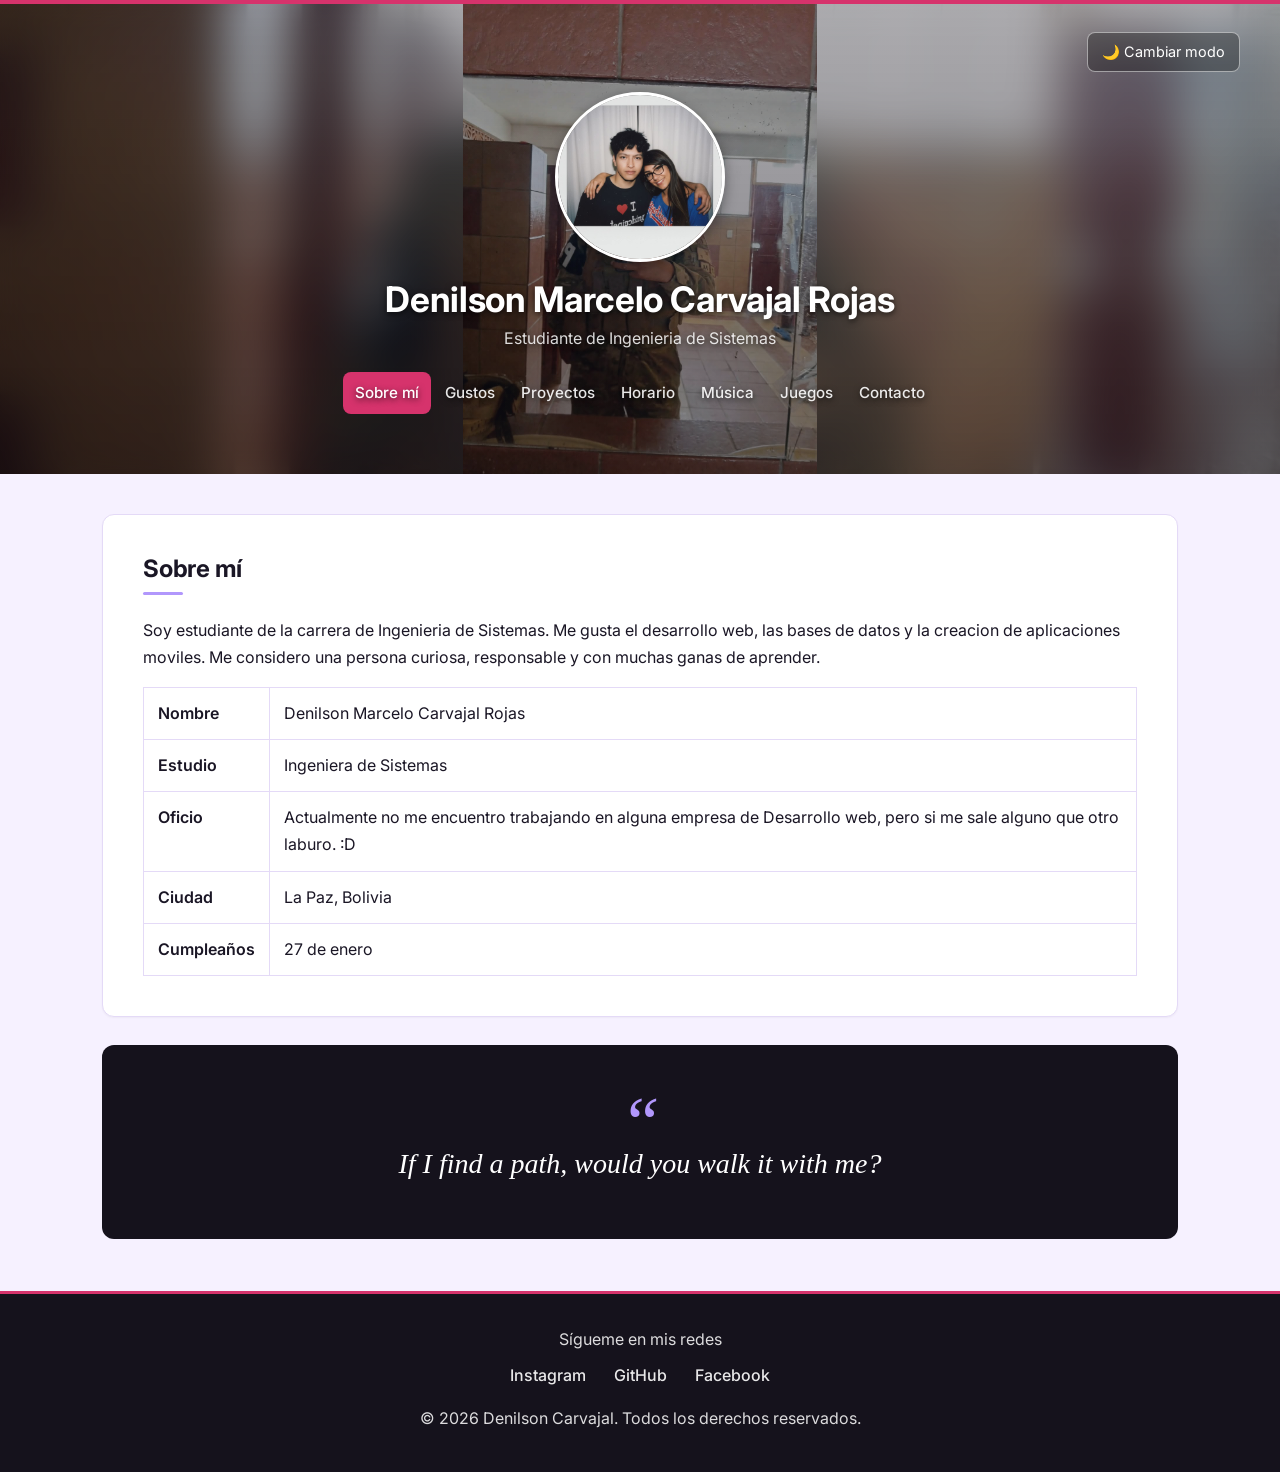
==== pwa/index2.html @ c9f632af "Add new index2.html file" ====
<!DOCTYPE html>
<html lang="es">

<head>
  <meta charset="UTF-8">
  <meta name="viewport" content="width=device-width, initial-scale=1.0">
  <title>Im - Mi página personal</title>

  <link href="https://cdn.jsdelivr.net/npm/bootstrap@5.3.3/dist/css/bootstrap.min.css" rel="stylesheet">
  <link rel="stylesheet" href="styles.css">

  <script src="https://code.jquery.com/jquery-3.7.1.min.js" defer></script>
  <script src="script.js" defer></script>
</head>

<body>

<div class="pwa-container">

  <header id="inicio" class="text-center">

    <div id="miCarrusel" class="carousel slide carousel-fade fondo-carrusel" data-bs-ride="carousel" data-bs-pause="false">
      <div class="carousel-inner">
        <div class="carousel-item active" style="background-image: url('img/foto1.png')">
          <img src="img/foto1.png" alt="">
        </div>
        <div class="carousel-item" style="background-image: url('img/foto2.png')">
          <img src="img/foto2.png" alt="">
        </div>
        <div class="carousel-item" style="background-image: url('img/foto3.png')">
          <img src="img/foto3.png" alt="">
        </div>
      </div>
    </div>

    <div class="capa-oscura"></div>

    <div class="contenido-header">
      <div class="barra-top">
        <button id="burguerBtn" class="btn-header">☰ Menú</button>
        <button id="themeBtn" class="btn-header">🌙 Cambiar modo</button>
      </div>

      <img class="foto-perfil" src="img/fotoperfil.png" alt="Foto de Denilson">
      <h1>Denilson Marcelo Carvajal Rojas</h1>
      <p class="subtitulo">Estudiante de Ingenieria de Sistemas</p>

      <nav id="navMenu" class="nav-menu">
        <a href="#sobre-mi"   data-pagina="sobre-mi">Sobre mí</a>
        <a href="#gustos"     data-pagina="gustos">Gustos</a>
        <a href="#proyectos"  data-pagina="proyectos">Proyectos</a>
        <a href="#horario"    data-pagina="horario">Horario</a>
        <a href="#musica"     data-pagina="musica">Música</a>
        <a href="#juegos"     data-pagina="juegos">Juegos</a>
        <a href="#contacto"   data-pagina="contacto">Contacto</a>
      </nav>
    </div>

  </header>

  <main class="container my-4">

    <!-- ========== SOBRE MÍ ========== -->
    <section id="pg-sobre-mi" class="pagina">
      <div class="caja">
        <h2>Sobre mí</h2>
        <p>
          Soy estudiante de la carrera de Ingenieria de Sistemas. Me gusta el desarrollo web,
          las bases de datos y la creacion de aplicaciones moviles. Me considero una persona curiosa, responsable y con muchas ganas de aprender.
        </p>
        <table class="table table-bordered tabla-datos">
          <tr><th>Nombre</th><td>Denilson Marcelo Carvajal Rojas</td></tr>
          <tr><th>Estudio</th><td>Ingeniera de Sistemas</td></tr>
          <tr><th>Oficio</th><td>Actualmente no me encuentro trabajando en alguna empresa de Desarrollo web, pero si me sale alguno que otro laburo. :D</td></tr>
          <tr><th>Ciudad</th><td>La Paz, Bolivia</td></tr>
          <tr><th>Cumpleaños</th><td>27 de enero</td></tr>
        </table>
      </div>

      <div class="frase-grafica text-center">
        <p>If I find a path, would you walk it with me?</p>
      </div>
    </section>

    <!-- ========== GUSTOS ========== -->
    <section id="pg-gustos" class="pagina">
      <div class="row">
        <div class="col-md-6 mb-3 mb-md-0">
          <div class="card h-100">
            <div class="card-body">
              <h2>Pasatiempos</h2>
              <p class="text-muted">No productivo.</p>
              <ul>
                <li>Ver series y anime</li>
                <li>Salir con amigos</li>
                <li>Caminar sin rumbo</li>
                <li>Dormir siestas</li>
                <li>Ver videos en YouTube</li>
              </ul>
            </div>
          </div>
        </div>
        <div class="col-md-6">
          <div class="card h-100">
            <div class="card-body">
              <h2>Intereses</h2>
              <p class="text-muted">Productivo.</p>
              <ul>
                <li>Desarrollo web</li>
                <li>Ir al Gym</li>
                <li>Bases de datos</li>
                <li>Aprender Ingles</li>
              </ul>
            </div>
          </div>
        </div>
      </div>
    </section>

    <!-- ========== PROYECTOS ========== -->
    <section id="pg-proyectos" class="pagina">
      <div class="caja">
        <h2>Mis proyectos</h2>
        <div class="row">
          <div class="col-md-4 mb-3">
            <div class="card h-100"><div class="card-body">
              <h3>Registro de estudiantes</h3>
              <p>Sistema completo con PHP, MySQL y Bootstrap, hecho con XAMPP.</p>
            </div></div>
          </div>
          <div class="col-md-4 mb-3">
            <div class="card h-100"><div class="card-body">
              <h3>Ventas de pasteleria</h3>
              <p>Sistema con ASP.NET MVC, Entity Framework y MySQL.</p>
            </div></div>
          </div>
          <div class="col-md-4 mb-3">
            <div class="card h-100"><div class="card-body">
              <h3>Proyecto Personal</h3>
              <p>Proyecto de desarrollo web personal. (El actual)</p>
            </div></div>
          </div>
        </div>
      </div>
    </section>

    <!-- ========== HORARIO ========== -->
    <section id="pg-horario" class="pagina">
      <div class="caja">
        <h2>Mi horario</h2>
        <p class="text-muted">Mis horarios hecho en Google Sheets.</p>
        <iframe src="https://docs.google.com/spreadsheets/d/e/2PACX-1vTaqLlB1NpE_YdMDZ7DyEdwpnyHJO0pag1XnDGEBgo_J5tzFg8pbv8-CFLFfmCkD0aJLAYIVqzSfFNL/pubhtml?gid=0&amp;single=true&amp;widget=true&amp;headers=false" width="100%" height="350"></iframe>
      </div>
    </section>

    <!-- ========== MÚSICA ========== -->
    <section id="pg-musica" class="pagina">
      <div class="caja">
        <h2>Mi música favorita</h2>

        <h3>Bandas</h3>
        <div>
          <table class="table table-striped table-bordered align-middle tabla-bandas">
            <thead class="table-dark">
              <tr><th>Foto</th><th>Banda</th><th>Género</th><th>Nivel de fan</th></tr>
            </thead>
            <tbody>
              <tr>
                <td><img src="img/Pantera_TikTok.jpg" class="foto-banda" alt="Foto de Pantera"></td>
                <td><a href="https://www.youtube.com/channel/UChTDORxN3YPmasEurM6kRoA" target="_blank" rel="noopener">Pantera</a></td>
                <td>Rock</td>
                <td><span class="badge bg-success">Fan total</span></td>
              </tr>
              <tr>
                <td><img src="img/Metallicajpg.jpg" class="foto-banda" alt="Foto de Metallica"></td>
                <td><a href="https://www.youtube.com/channel/UCbulh9WdLtEXiooRcYK7SWw" target="_blank" rel="noopener">Metallica</a></td>
                <td>Metal</td>
                <td><span class="badge bg-primary">Me gusta mucho</span></td>
              </tr>
              <tr>
                <td><img src="img/GreenDay.jpg" class="foto-banda" alt="Foto de Green Day"></td>
                <td><a href="https://www.youtube.com/channel/UCqC_GY2ZiENFz2pwL0cSfAw" target="_blank" rel="noopener">Green Day</a></td>
                <td>Pop Punk</td>
                <td><span class="badge bg-secondary">Casual</span></td>
              </tr>
            </tbody>
          </table>
        </div>

        <h3>Canciones favoritas</h3>
        <div class="row">

          <div class="col-6 col-md-3 mb-3">
            <a class="cancion card h-100" href="https://www.youtube.com/watch?v=q5xl4Zip1fQ" target="_blank" rel="noopener">
              <img src="img/Ardilla.jpg" class="card-img-top" alt="Portada de California">
              <div class="card-body">
                <h4>California</h4>
                <p class="text-muted">Los Vaguens</p>
              </div>
            </a>
          </div>

          <div class="col-6 col-md-3 mb-3">
            <a class="cancion card h-100" href="https://www.youtube.com/watch?v=IpVUNNaZLHw&list=RDIpVUNNaZLHw&start_radio=1" target="_blank" rel="noopener">
              <img src="img/lilpeep.jpg" class="card-img-top" alt="Portada de Last Fall">
              <div class="card-body">
                <h4>Last Fall</h4>
                <p class="text-muted">Horse Head, Lil Peep & Lil Tracy </p>
              </div>
            </a>
          </div>

          <div class="col-6 col-md-3 mb-3">
            <a class="cancion card h-100" href="https://www.youtube.com/watch?v=icXUkIfZxyg" target="_blank" rel="noopener">
              <img src="img/kingforaday.jpg" class="card-img-top" alt="Portada de King for a Day">
              <div class="card-body">
                <h4>King for a Day</h4>
                <p class="text-muted">Pierce The Veil ft. Kellin Quinn</p>
              </div>
            </a>
          </div>

          <div class="col-6 col-md-3 mb-3">
            <a class="cancion card h-100" href="https://www.youtube.com/watch?v=Tk9TM7-eTmw" target="_blank" rel="noopener">
              <img src="img/joseph.jpg" class="card-img-top" alt="Portada de Joseph">
              <div class="card-body">
                <h4>Joseph</h4>
                <p class="text-muted">Falling In Reverse (feat. Corey Taylor and Serj Tankian)</p>
              </div>
            </a>
          </div>

        </div>
      </div>
    </section>

    <!-- ========== JUEGOS ========== -->
    <section id="pg-juegos" class="pagina">
      <div id="juegos" class="caja">
        <h2>Catálogo de juegos favoritos</h2>

        <button class="btn-filtro" onclick="filtrar('todos')">Ver todos</button>
        <button class="btn-filtro" onclick="filtrar('shooter')">Ver shooters</button>
        <button class="btn-filtro" onclick="filtrar('rpg')">Ver RPG</button>
        <button class="btn-filtro" onclick="filtrar('moba')">Ver MOBA</button>
        <button class="btn-filtro" onclick="filtrar('sandbox')">Ver Sandbox</button>

        <div class="card" data-categoria="shooter">
          <div class="card-body">
            <h3>🎮 Counter-Strike 2</h3>
            <p class="text-muted">Shooter | PC | Rango: Diamante</p>
            <div class="progress"><div class="progress-bar" style="width: 85%">85%</div></div>
          </div>
        </div>

        <div class="card" data-categoria="rpg">
          <div class="card-body">
            <h3>⚔️ The Witcher 3</h3>
            <p class="text-muted">RPG | PC | Nivel 40</p>
            <div class="progress"><div class="progress-bar" style="width: 60%">60%</div></div>
          </div>
        </div>

        <div class="card" data-categoria="shooter">
          <div class="card-body">
            <h3>🎯 Valorant</h3>
            <p class="text-muted">Shooter | PC | Rango: Oro</p>
            <div class="progress"><div class="progress-bar" style="width: 40%">40%</div></div>
          </div>
        </div>

        <div class="card" data-categoria="moba">
          <div class="card-body">
            <h3>🏆 League of Legends</h3>
            <p class="text-muted">MOBA | PC | Rango máximo: Master</p>
            <div class="progress"><div class="progress-bar" style="width: 85%">85%</div></div>
          </div>
        </div>

        <div class="card" data-categoria="moba">
          <div class="card-body">
            <h3>📱 Mobile Legends</h3>
            <p class="text-muted">MOBA | Celular | Rango máximo: Mítico (40 estrellas)</p>
            <div class="progress"><div class="progress-bar" style="width: 80%">80%</div></div>
          </div>
        </div>

        <div class="card" data-categoria="sandbox">
          <div class="card-body">
            <h3>⛏️ Minecraft</h3>
            <p class="text-muted">Sandbox | Nivel: Bueno</p>
            <div class="progress"><div class="progress-bar" style="width: 65%">65%</div></div>
          </div>
        </div>
      </div>
    </section>

    <!-- ========== CONTACTO ========== -->
    <section id="pg-contacto" class="pagina">
      <div class="caja">
        <h2>Contacto</h2>

        <form id="contactForm" class="form-contacto" novalidate>

          <div class="campo">
            <label for="nombre" class="etiqueta">Nombre completo</label>
            <input type="text" id="nombre" class="form-control" placeholder="Ej: Juan Pérez">
            <div class="error-msg" id="err-nombre"></div>
          </div>

          <div class="campo">
            <label for="correo" class="etiqueta">Correo electrónico</label>
            <input type="email" id="correo" class="form-control" placeholder="correo@ejemplo.com">
            <div class="error-msg" id="err-correo"></div>
          </div>

          <div class="campo">
            <label for="telefono" class="etiqueta">Teléfono / Celular</label>
            <input type="tel" id="telefono" class="form-control" inputmode="numeric" maxlength="8" placeholder="Ej: 71234567">
            <div class="error-msg" id="err-telefono"></div>
          </div>

          <div class="campo">
            <label for="motivo" class="etiqueta">Motivo del contacto</label>
            <select id="motivo" class="form-select">
              <option value="">-- Selecciona un motivo --</option>
              <option>Consulta</option>
              <option>Proyecto o trabajo</option>
              <option>Colaboración</option>
              <option>Otro</option>
            </select>
            <div class="error-msg" id="err-motivo"></div>
          </div>

          <div class="campo campo-full">
            <label for="mensaje" class="etiqueta">Mensaje</label>
            <textarea id="mensaje" class="form-control" rows="3" placeholder="Escribe tu mensaje"></textarea>
            <div class="error-msg" id="err-mensaje"></div>
          </div>

          <div class="campo campo-full">
            <label for="sugerencia" class="etiqueta">Sugerencia (opcional) <span id="contador" class="contador">0/200</span></label>
            <textarea id="sugerencia" class="form-control" rows="2" maxlength="200" placeholder="¿Algo que pueda mejorar de esta página?"></textarea>
            <div class="error-msg" id="err-sugerencia"></div>
          </div>

          <div class="campo campo-full">
            <button type="submit" class="btn-filtro">Enviar mensaje</button>
          </div>
        </form>

        <div id="alertaBox" class="mt-3" style="display:none;"></div>
      </div>
    </section>

  </main>

  <footer class="text-center">
    <p>Sígueme en mis redes</p>
    <a href="https://www.instagram.com/jfjahdkasfkj?xtok=MWFzejZ3anJpMXdxeQ==" target="_blank">Instagram</a>
    <a href="https://github.com/DennisCarvajal69" target="_blank">GitHub</a>
    <a href="https://www.facebook.com/share/1A5YcfnNdr/" target="_blank">Facebook</a>
    <p class="mt-3">© 2026 Denilson Carvajal. Todos los derechos reservados.</p>
  </footer>

</div>

  <script src="https://cdn.jsdelivr.net/npm/bootstrap@5.3.3/dist/js/bootstrap.bundle.min.js"></script>

</body>

</html>
---- pwa/styles.css ----
@import url('https://fonts.googleapis.com/css2?family=Inter:wght@400;500;600;700&display=swap');

/* ---------- Variables ---------- */
:root {
  --principal: #d6336c;   /* rosa */
  --acento: #b197fc;      /* lila */
  --oscuro: #15121c;      /* negro */
  --fondo: #f6f1ff;
  --caja: #ffffff;
  --texto: #1a1625;
  --texto-suave: #6b6480;
  --borde: #e4daf7;
}

/* El JS agrega esta clase al body */
body.dark-mode {
  --oscuro: #07050b;
  --fondo: #0d0b12;
  --caja: #18141f;
  --texto: #f1ecfa;
  --texto-suave: #a79fba;
  --borde: #2f2740;
}

/* ---------- General (sin scroll suave: no hay anclas) ---------- */
html, body { max-width: 100%; overflow-x: hidden; }
*, *::before, *::after { box-sizing: border-box; }
img, iframe, video { max-width: 100%; }

body {
  font-family: "Inter", "Segoe UI", system-ui, -apple-system, Arial, sans-serif;
  background-color: var(--fondo);
  color: var(--texto);
  line-height: 1.7;
  transition: background-color 0.3s, color 0.3s;
}

main.container { max-width: 960px; padding-top: 16px; }

h1, h2, h3 {
  color: var(--texto);
  font-weight: 700;
  letter-spacing: -0.01em;
}

h2 { font-size: 1.5rem; margin-bottom: 22px; }

h2::after {
  content: "";
  display: block;
  width: 40px;
  height: 3px;
  margin-top: 8px;
  border-radius: 2px;
  background-color: var(--acento);
}

h3 { font-size: 1.1rem; margin: 18px 0 8px; }

.text-muted { color: var(--texto-suave) !important; }

/* ---------- Encabezado con carrusel de fondo (igual en todas las secciones) ---------- */
header {
  position: relative;
  overflow: hidden;
  background-color: var(--oscuro);
  color: white;
  border-top: 4px solid var(--principal);
  padding: 20px 20px 48px;
}

.fondo-carrusel {
  position: absolute;
  inset: 0;
  z-index: 0;
}

.fondo-carrusel .carousel-inner,
.fondo-carrusel .carousel-item {
  height: 100%;
}

.fondo-carrusel .carousel-item {
  background-size: cover;
  background-position: center;
}

.fondo-carrusel .carousel-item::before {
  content: "";
  position: absolute;
  inset: -30px;
  background: inherit;
  filter: blur(25px);
}

.fondo-carrusel .carousel-item img {
  position: relative;
  width: 100%;
  height: 100%;
  object-fit: contain;
}

.capa-oscura {
  position: absolute;
  inset: 0;
  z-index: 1;
  pointer-events: none;
  background: linear-gradient(rgba(21, 18, 28, 0.35), rgba(21, 18, 28, 0.55));
}

.contenido-header {
  position: relative;
  z-index: 2;
}

header h1 { font-size: 1.6rem; margin: 0; color: white; }

header p { color: rgba(255, 255, 255, 0.85); margin: 4px 0 0; }

.contenido-header h1,
.contenido-header p,
.nav-menu a {
  text-shadow: 0 2px 6px rgba(0, 0, 0, 0.7);
}

.foto-perfil {
  width: 140px;
  height: 140px;
  object-fit: cover;
  border-radius: 50%;
  border: 3px solid white;
  box-shadow: 0 4px 14px rgba(0, 0, 0, 0.4);
  margin: 10px 0 16px;
}

.barra-top {
  display: flex;
  justify-content: space-between;
  margin-bottom: 10px;
}

.btn-header {
  background: rgba(0, 0, 0, 0.3);
  color: white;
  border: 1px solid rgba(255, 255, 255, 0.5);
  padding: 7px 14px;
  border-radius: 8px;
  font-size: 0.9rem;
  cursor: pointer;
  transition: 0.2s;
}

.btn-header:hover {
  background: var(--principal);
  border-color: var(--principal);
}

/* ---------- Menú: oculto en celular, lo despliega jQuery (.slideToggle) ---------- */
.nav-menu {
  display: none;
  flex-direction: column;
  gap: 2px;
  margin-top: 20px;
}

.nav-menu a {
  display: block;
  color: rgba(255, 255, 255, 0.9);
  text-decoration: none;
  font-weight: 500;
  font-size: 0.95rem;
  padding: 8px 12px;
  border-radius: 8px;
  transition: 0.2s;
}

.nav-menu a:hover {
  color: white;
  background-color: rgba(255, 255, 255, 0.2);
}

.nav-menu a.activo {
  background-color: var(--principal);
  color: white;
}

/* ---------- Páginas: solo se ve una a la vez ---------- */
.pagina { display: none; }

/* ---------- Cajas y tarjetas ---------- */
.caja {
  background-color: var(--caja);
  border: 1px solid var(--borde);
  border-radius: 12px;
  padding: 20px;
  margin-bottom: 28px;
  box-shadow: 0 1px 2px rgba(0, 0, 0, 0.04);
  transition: background-color 0.3s;
}

.card {
  background-color: var(--caja);
  color: var(--texto);
  border: 1px solid var(--borde);
  border-radius: 12px;
}

.card h2 { font-size: 1.25rem; }
.card h3 { margin-top: 0; }
.card p:last-child { margin-bottom: 0; }

/* ---------- Tarjetas de juegos ---------- */
#juegos .card { margin-top: 12px; }
#juegos .card p { margin-bottom: 10px; }

/* ---------- Tablas ---------- */
.table {
  --bs-table-bg: transparent;
  --bs-table-color: var(--texto);
  --bs-table-border-color: var(--borde);
  --bs-table-striped-color: var(--texto);
  --bs-table-striped-bg: rgba(128, 128, 128, 0.07);
  margin-bottom: 0;
}

.table-dark {
  --bs-table-bg: var(--fondo);
  --bs-table-color: var(--texto-suave);
  --bs-table-border-color: var(--borde);
}

.table th { font-weight: 600; }
.table th, .table td { padding: 12px 14px; word-break: normal; overflow-wrap: break-word; }

.badge { font-weight: 500; padding: 0.45em 0.8em; }

/* ---------- Barras de nivel ---------- */
.progress {
  height: 1.1rem;
  font-size: 0.7rem;
  background-color: var(--borde);
  border-radius: 99px;
}

.progress-bar { background-color: var(--principal) !important; }

/* ---------- Iframe (horario) ---------- */
iframe { border: 1px solid var(--borde); border-radius: 10px; }

/* ---------- Botones de filtro y envío ---------- */
.btn-filtro {
  background: transparent;
  color: var(--texto);
  border: 1px solid var(--borde);
  padding: 7px 16px;
  margin-right: 5px;
  margin-bottom: 6px;
  border-radius: 8px;
  font-size: 0.9rem;
  font-weight: 500;
  cursor: pointer;
  transition: 0.2s;
}

.btn-filtro:hover {
  background: var(--principal);
  border-color: var(--principal);
  color: white;
}

/* ---------- Frase ---------- */
.frase-grafica {
  background-color: var(--oscuro);
  color: white;
  padding: 36px 20px;
  border-radius: 12px;
  margin-bottom: 28px;
  transition: background-color 0.3s;
}

.frase-grafica p {
  font-family: Georgia, "Times New Roman", serif;
  font-size: 1.3rem;
  font-style: italic;
  line-height: 1.4;
  max-width: 600px;
  margin: 0 auto;
}

.frase-grafica p::before {
  content: "“";
  display: block;
  font-size: 4.5rem;
  line-height: 0.6;
  color: var(--acento);
}

/* ---------- Formularios ---------- */
.etiqueta {
  display: block;
  font-size: 0.85rem;
  font-weight: 600;
  color: var(--texto-suave);
  margin-bottom: 4px;
}

.form-control,
.form-select {
  background-color: var(--caja);
  color: var(--texto);
  border: 1px solid var(--borde);
  border-radius: 8px;
  padding: 10px 14px;
}

.form-control:focus,
.form-select:focus {
  background-color: var(--caja);
  color: var(--texto);
  border-color: var(--principal);
  box-shadow: 0 0 0 3px rgba(214, 51, 108, 0.2);
}

.form-control::placeholder { color: var(--texto-suave); }

.msg-error { color: #dc2626; font-weight: bold; margin: 0; }
.msg-exito { color: #16a34a; font-weight: bold; margin: 0; }

.error-msg {
  display: none;
  color: #dc2626;
  font-size: 0.8rem;
  font-weight: 500;
  margin-top: 4px;
}

/* Formulario de contacto: 1 columna en celular, 2 en tablet y PC */
.form-contacto { display: grid; grid-template-columns: 1fr; gap: 12px; }
.campo { min-width: 0; }
.contador { float: right; font-weight: 400; }

/* ---------- Pie de página ---------- */
footer {
  background-color: var(--oscuro);
  border-top: 3px solid var(--principal);
  color: white;
  padding: 32px 20px;
  margin-top: 0;
  transition: background-color 0.3s;
}

footer p { margin: 0 0 8px; opacity: 0.85; }

footer a {
  color: white;
  text-decoration: none;
  margin: 0 12px;
  font-weight: 500;
  opacity: 0.9;
}

footer a:hover { opacity: 1; text-decoration: underline; }

/* ---------- Música: fotos de bandas y tarjetas de canciones ---------- */
.foto-banda {
  width: 56px;
  height: 56px;
  object-fit: cover;
  border-radius: 50%;
  border: 2px solid var(--borde);
}

.table a {
  color: var(--principal);
  font-weight: 600;
  text-decoration: none;
}

.table a:hover { text-decoration: underline; }

.cancion {
  color: inherit;
  text-decoration: none;
  overflow: hidden;
  transition: transform 0.2s, border-color 0.2s;
}

.cancion:hover {
  transform: translateY(-4px);
  border-color: var(--principal);
}

.cancion img {
  aspect-ratio: 16 / 9;
  object-fit: cover;
}

.cancion h4 {
  font-size: 1rem;
  font-weight: 700;
  margin: 0 0 4px;
  color: var(--texto);
}

/* ============================================
   FOOTER SIEMPRE AL FONDO DE LA PANTALLA
   ============================================ */
.pwa-container {
  width: 100%;
  display: flex;
  flex-direction: column;
  min-height: 100vh;
  min-height: 100dvh;
}

.pwa-container main.container {
  flex: 1 0 auto;
  width: 100%;
  max-width: 1100px;
}

.pwa-container header,
.pwa-container footer { flex-shrink: 0; }

/* ============================================
   TABLAS EN CELULAR: cada fila pasa a ser una tarjeta
   ============================================ */
@media (max-width: 767px) {

  /* ----- Sobre mí: etiqueta arriba, dato abajo ----- */
  .tabla-datos, .tabla-datos tbody, .tabla-datos tr,
  .tabla-datos th, .tabla-datos td { display: block; width: 100%; }

  .tabla-datos { border: 0; }
  .tabla-datos tr { padding: 10px 0; border-bottom: 1px solid var(--borde); }
  .tabla-datos tr:last-child { border-bottom: 0; }
  .tabla-datos th, .tabla-datos td { border: 0; padding: 2px 4px; background: transparent; box-shadow: none; }
  .tabla-datos th {
    font-size: 0.75rem;
    text-transform: uppercase;
    letter-spacing: 0.05em;
    color: var(--texto-suave);
  }

  /* ----- Bandas: foto a la izquierda, datos a la derecha ----- */
  .tabla-bandas, .tabla-bandas tbody, .tabla-bandas tr,
  .tabla-bandas td { display: block; width: 100%; }

  .tabla-bandas { border: 0; }
  .tabla-bandas thead { display: none; }

  .tabla-bandas tr {
    display: grid;
    grid-template-columns: 72px 1fr;
    column-gap: 14px;
    align-items: center;
    padding: 12px;
    margin-bottom: 12px;
    background-color: var(--caja);
    border: 1px solid var(--borde);
    border-radius: 12px;
  }

  .tabla-bandas td { border: 0; padding: 2px 0; background: transparent; box-shadow: none; }

  .tabla-bandas td:nth-child(1) { grid-row: 1 / span 3; grid-column: 1; }
  .tabla-bandas td:nth-child(2) { grid-column: 2; font-size: 1.05rem; }
  .tabla-bandas td:nth-child(3) { grid-column: 2; color: var(--texto-suave); font-size: 0.85rem; }
  .tabla-bandas td:nth-child(3)::before { content: "Género: "; }
  .tabla-bandas td:nth-child(4) { grid-column: 2; }

  .tabla-bandas .foto-banda { width: 72px; height: 72px; }
}

/* ============================================
   ADAPTABLE A CUALQUIER PANTALLA
   ============================================ */

/* Tablet y PC (768 px o más): menú siempre visible */
@media (min-width: 768px) {
  .nav-menu {
    display: flex !important;   /* gana sobre el estilo inline de slideToggle */
    flex-direction: row;
    flex-wrap: wrap;
    justify-content: center;
  }
  .nav-menu a { display: inline-block; }
  #burguerBtn { visibility: hidden; }

  .caja { padding: 32px; }
  header h1 { font-size: 2.2rem; }
  .frase-grafica { padding: 56px 32px; }
  .frase-grafica p { font-size: 1.75rem; }

  .form-contacto { grid-template-columns: 1fr 1fr; gap: 14px 18px; }
  .campo-full { grid-column: 1 / -1; }
}

/* PC (992 px o más): más aire y foto más grande */
@media (min-width: 992px) {
  header { padding: 28px 40px 60px; }
  .foto-perfil { width: 170px; height: 170px; }
  .caja { padding: 40px; }
  .foto-banda { width: 64px; height: 64px; }
}
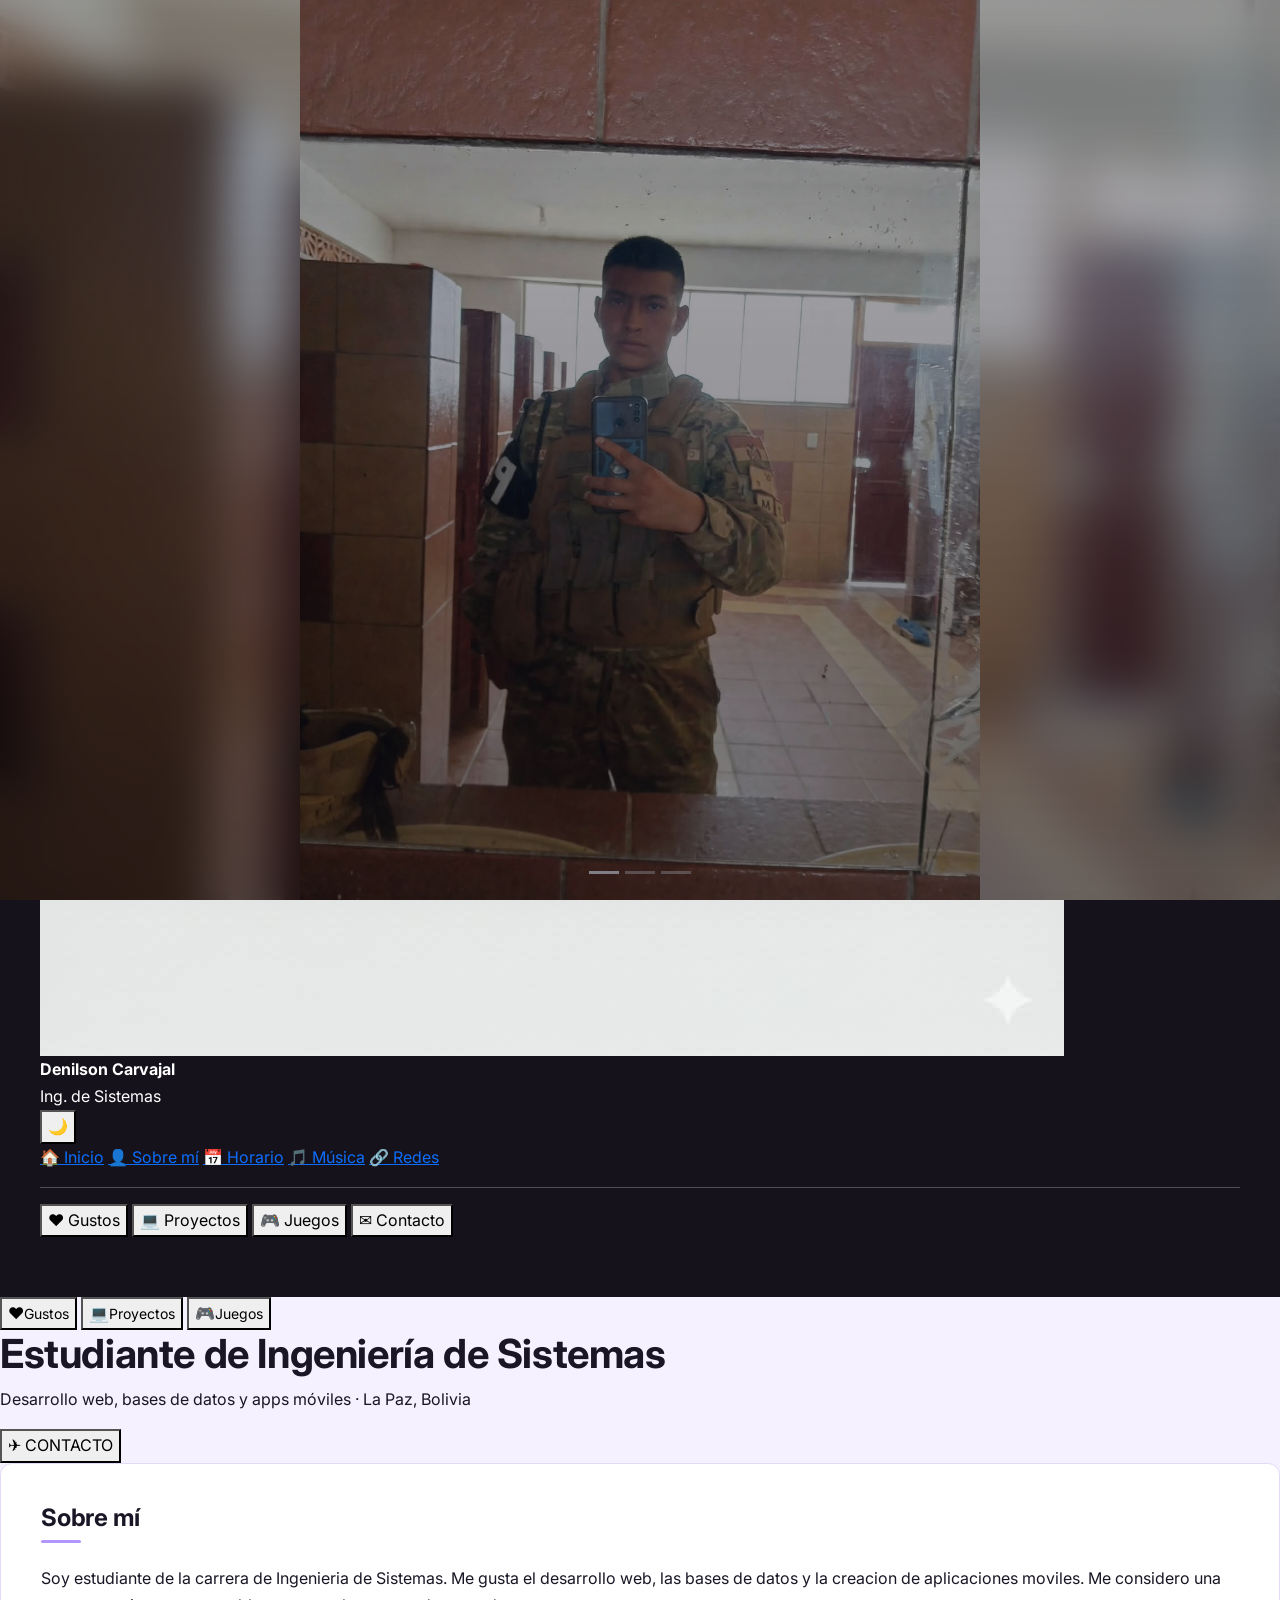
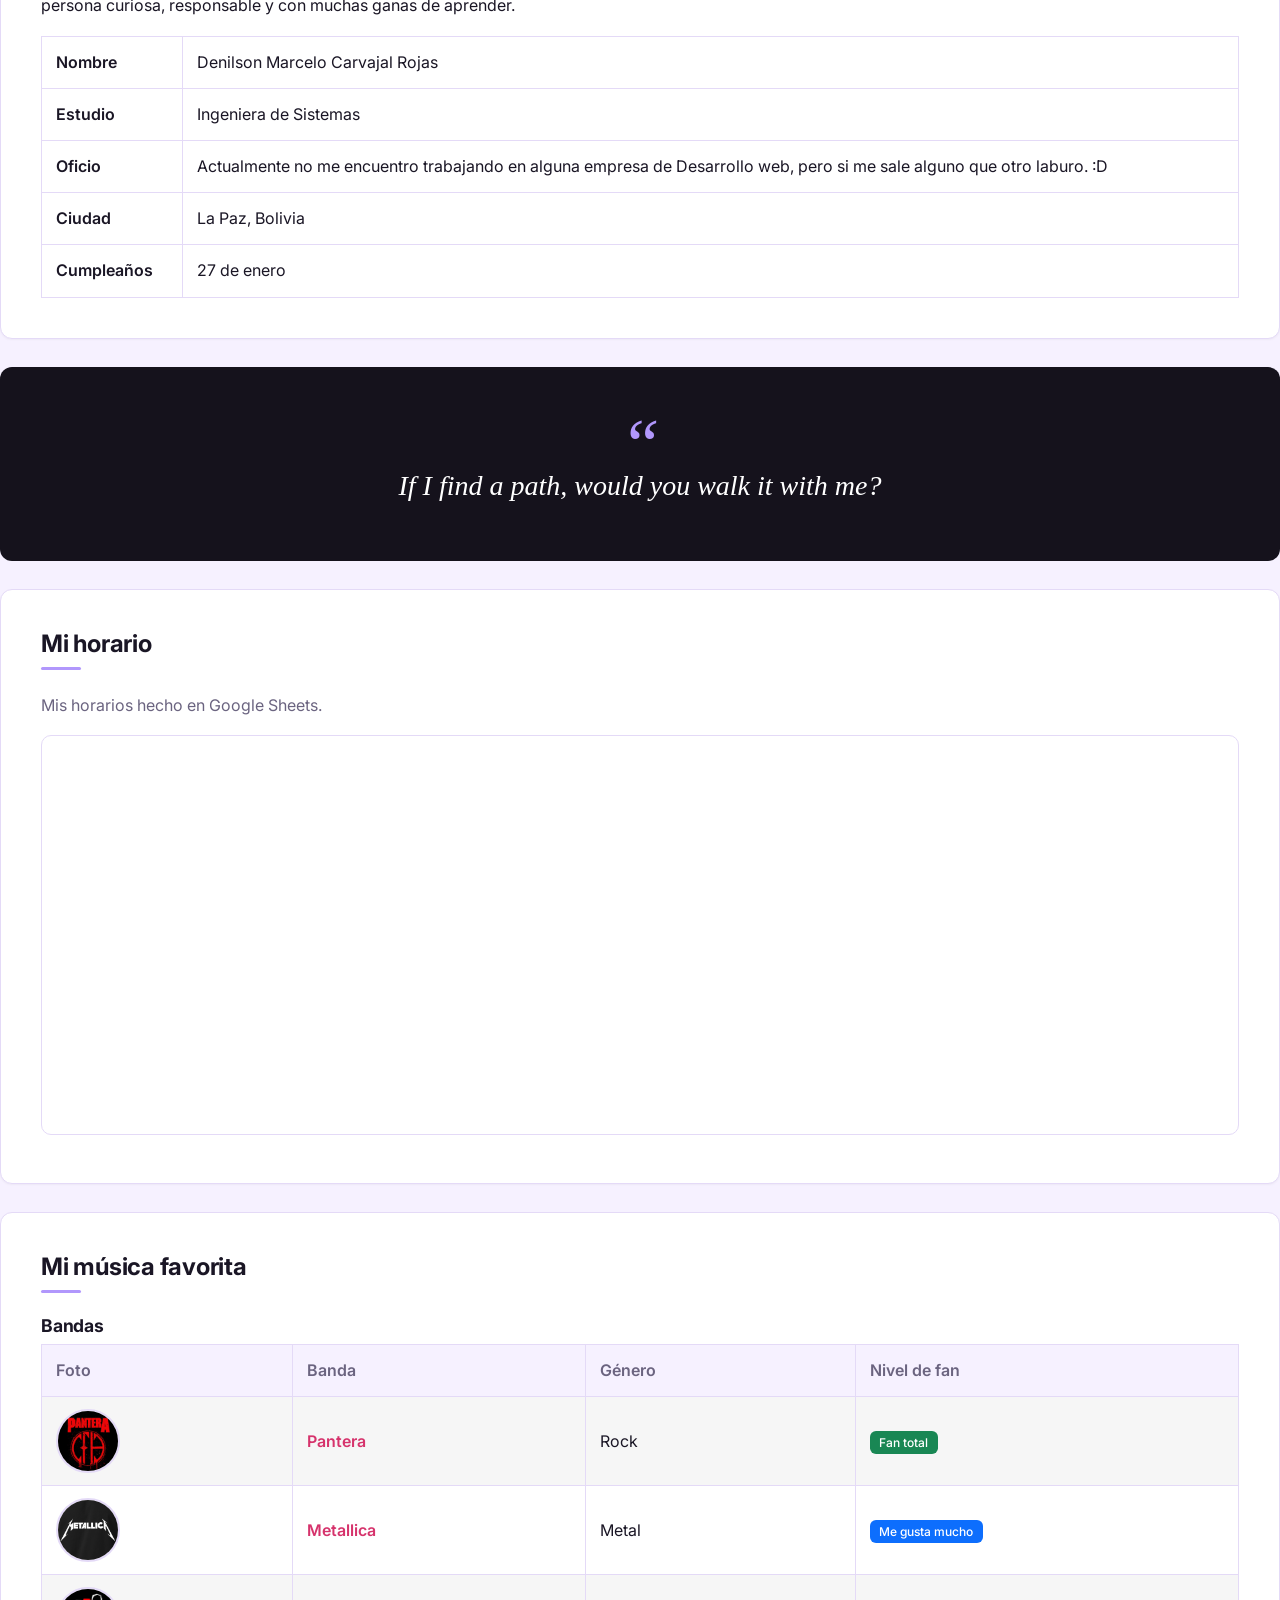
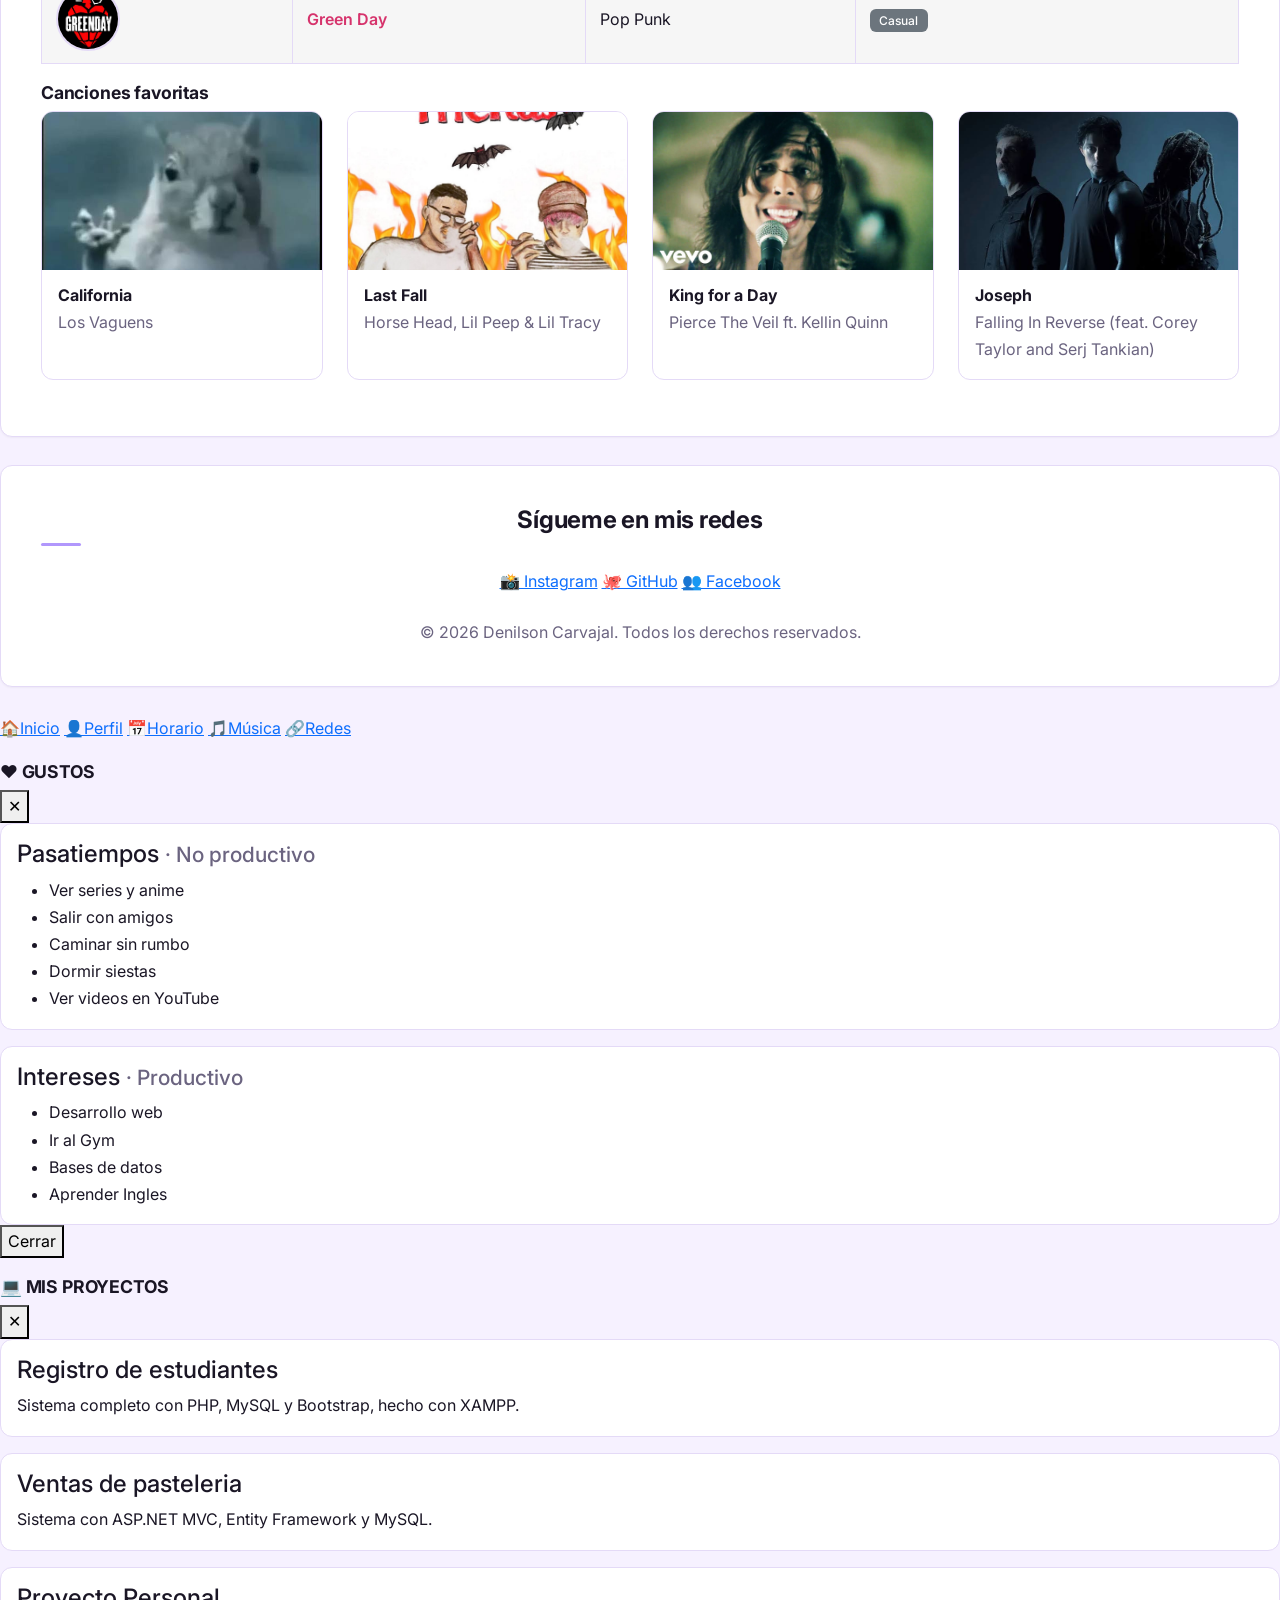
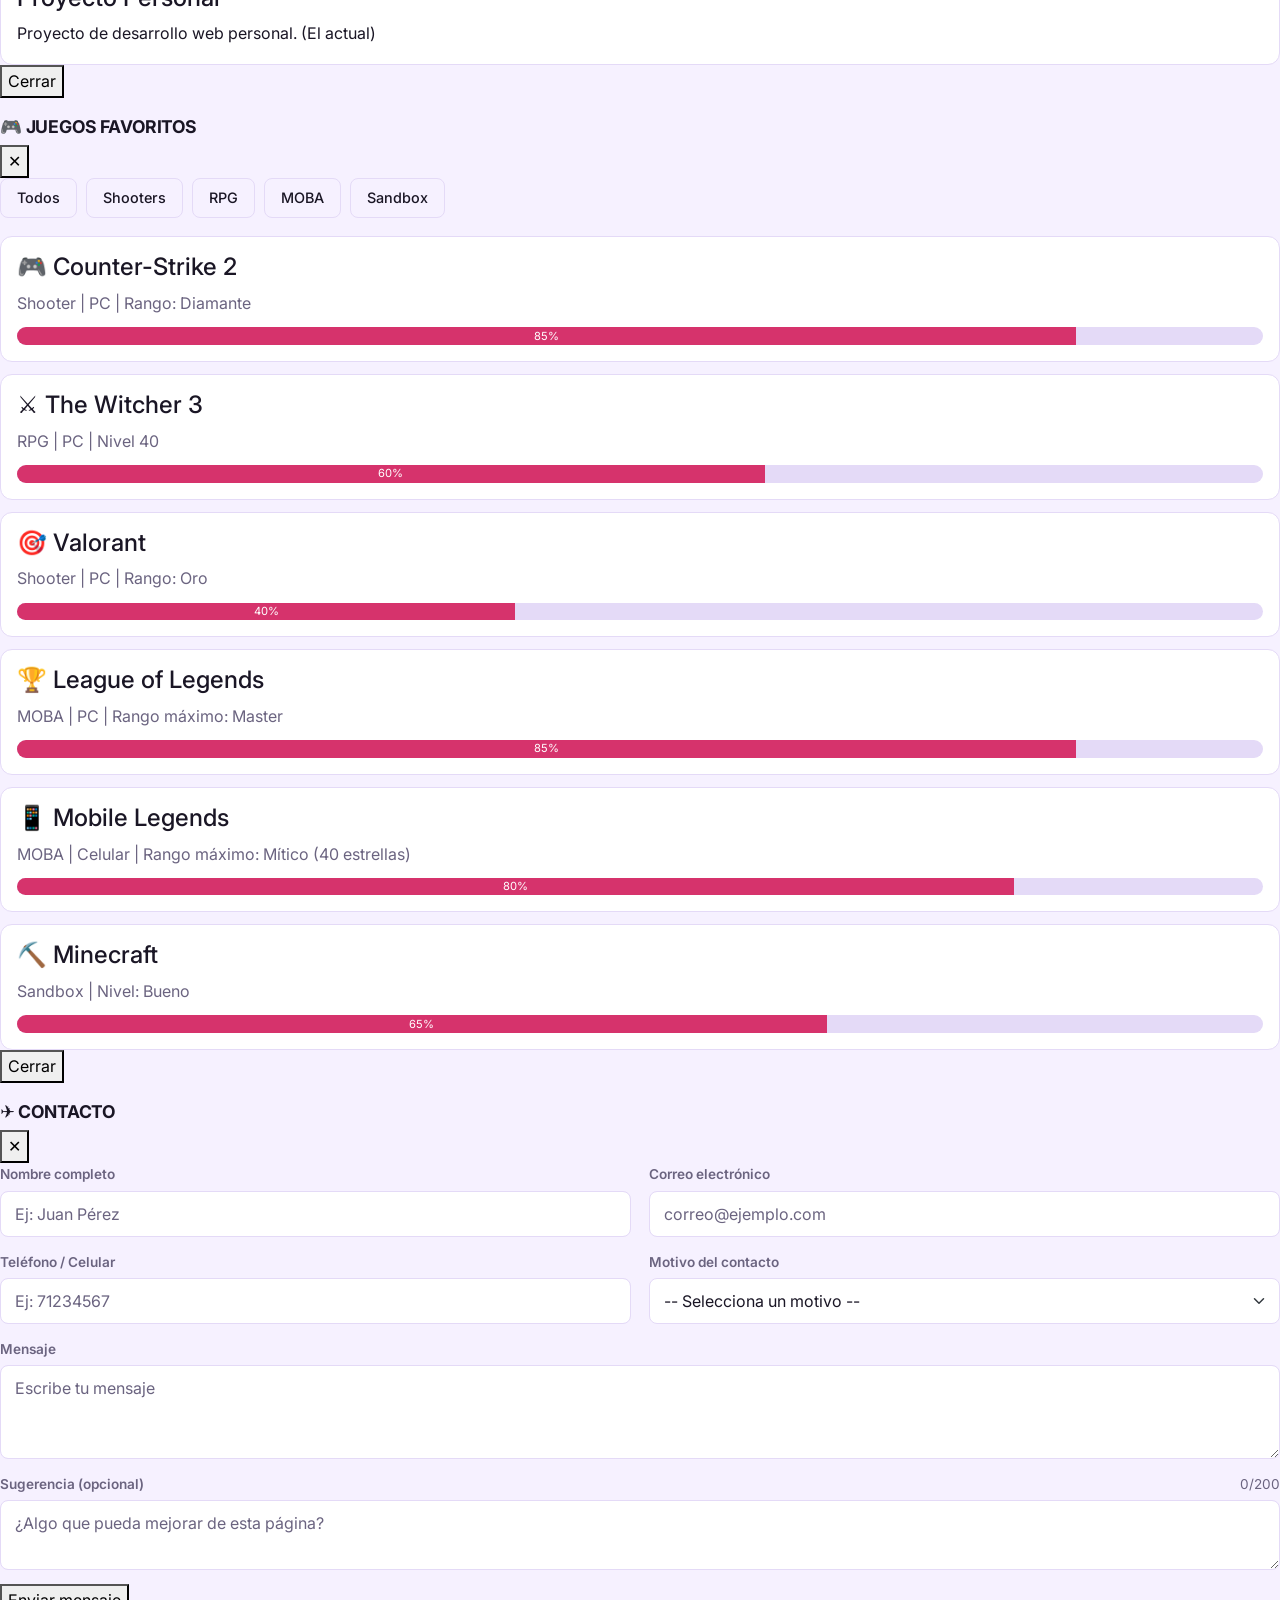
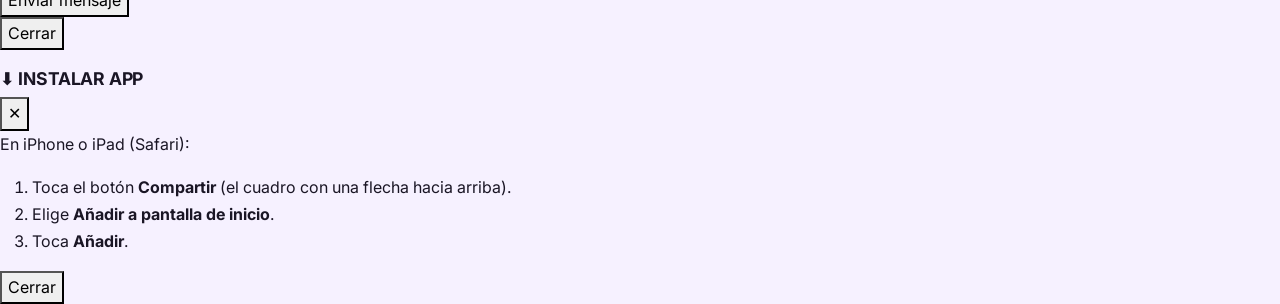
==== commit ddc172b9: "Update index2.html" ====
--- a/pwa/index2.html
+++ b/pwa/index2.html
@@ -3,8 +3,17 @@
 
 <head>
   <meta charset="UTF-8">
-  <meta name="viewport" content="width=device-width, initial-scale=1.0">
-  <title>Im - Mi página personal</title>
+  <meta name="viewport" content="width=device-width, initial-scale=1.0, viewport-fit=cover">
+  <title>Denilson Carvajal - Mi página personal</title>
+
+  <!-- PWA -->
+  <link rel="manifest" href="manifest.json">
+  <meta name="theme-color" content="#d6336c">
+  <meta name="mobile-web-app-capable" content="yes">
+  <meta name="apple-mobile-web-app-capable" content="yes">
+  <meta name="apple-mobile-web-app-title" content="Denilson">
+  <link rel="apple-touch-icon" href="img/icon-192.png">
+  <link rel="icon" href="img/icon-192.png">
 
   <link href="https://cdn.jsdelivr.net/npm/bootstrap@5.3.3/dist/css/bootstrap.min.css" rel="stylesheet">
   <link rel="stylesheet" href="styles.css">
@@ -15,151 +24,135 @@
 
 <body>
 
-<div class="pwa-container">
-
-  <header id="inicio" class="text-center">
-
-    <div id="miCarrusel" class="carousel slide carousel-fade fondo-carrusel" data-bs-ride="carousel" data-bs-pause="false">
-      <div class="carousel-inner">
-        <div class="carousel-item active" style="background-image: url('img/foto1.png')">
-          <img src="img/foto1.png" alt="">
-        </div>
-        <div class="carousel-item" style="background-image: url('img/foto2.png')">
-          <img src="img/foto2.png" alt="">
-        </div>
-        <div class="carousel-item" style="background-image: url('img/foto3.png')">
-          <img src="img/foto3.png" alt="">
-        </div>
-      </div>
-    </div>
-
-    <div class="capa-oscura"></div>
-
-    <div class="contenido-header">
-      <div class="barra-top">
-        <button id="burguerBtn" class="btn-header">☰ Menú</button>
-        <button id="themeBtn" class="btn-header">🌙 Cambiar modo</button>
-      </div>
-
-      <img class="foto-perfil" src="img/fotoperfil.png" alt="Foto de Denilson">
-      <h1>Denilson Marcelo Carvajal Rojas</h1>
-      <p class="subtitulo">Estudiante de Ingenieria de Sistemas</p>
-
-      <nav id="navMenu" class="nav-menu">
-        <a href="#sobre-mi"   data-pagina="sobre-mi">Sobre mí</a>
-        <a href="#gustos"     data-pagina="gustos">Gustos</a>
-        <a href="#proyectos"  data-pagina="proyectos">Proyectos</a>
-        <a href="#horario"    data-pagina="horario">Horario</a>
-        <a href="#musica"     data-pagina="musica">Música</a>
-        <a href="#juegos"     data-pagina="juegos">Juegos</a>
-        <a href="#contacto"   data-pagina="contacto">Contacto</a>
-      </nav>
-    </div>
-
+<div class="app">
+
+  <!-- ========== BARRA SUPERIOR ========== -->
+  <header class="topbar">
+    <img class="avatar" src="img/fotoperfil.png" alt="Foto de Denilson">
+
+    <div class="perfil-mini">
+      <b>Denilson Carvajal</b>
+      <div class="nivel">
+        <span class="barra-nivel"><i></i></span>
+        <span>Ing. de Sistemas</span>
+      </div>
+    </div>
+
+    <div class="acciones">
+      <!-- Botón de instalar: oculto hasta que el navegador permita instalar -->
+      <button id="installBtn" class="btn-icono" hidden
+              data-modulo="instalar" data-cuando="instalable" data-hidratado="false"
+              aria-label="Instalar app" title="Instalar app">⬇️</button>
+
+      <button id="themeBtn" class="btn-icono"
+              data-modulo="tema" data-cuando="interaccion" data-hidratado="false"
+              aria-label="Cambiar modo">🌙</button>
+
+      <button id="burguerBtn" class="btn-icono"
+              data-modulo="menu-boton" data-cuando="carga" data-hidratado="false"
+              aria-label="Menú">⏳</button>
+    </div>
+
+    <!-- Menú desplegable: se hidrata la primera vez que se abre -->
+    <nav id="navMenu" class="menu-desplegable"
+         data-modulo="menu-lista" data-cuando="menu" data-hidratado="false">
+      <a href="#inicio"   data-pagina="inicio">🏠 Inicio</a>
+      <a href="#sobre-mi" data-pagina="sobre-mi">👤 Sobre mí</a>
+      <a href="#horario"  data-pagina="horario">📅 Horario</a>
+      <a href="#musica"   data-pagina="musica">🎵 Música</a>
+      <a href="#redes"    data-pagina="redes">🔗 Redes</a>
+      <hr>
+      <button data-modal="m-gustos"    data-modulo="abrir-modal" data-cuando="menu" data-hidratado="false">❤️ Gustos</button>
+      <button data-modal="m-proyectos" data-modulo="abrir-modal" data-cuando="menu" data-hidratado="false">💻 Proyectos</button>
+      <button data-modal="m-juegos"    data-modulo="abrir-modal" data-cuando="menu" data-hidratado="false">🎮 Juegos</button>
+      <button data-modal="m-contacto"  data-modulo="abrir-modal" data-cuando="menu" data-hidratado="false">✉️ Contacto</button>
+    </nav>
   </header>
 
-  <main class="container my-4">
-
-    <!-- ========== SOBRE MÍ ========== -->
-    <section id="pg-sobre-mi" class="pagina">
-      <div class="caja">
-        <h2>Sobre mí</h2>
-        <p>
-          Soy estudiante de la carrera de Ingenieria de Sistemas. Me gusta el desarrollo web,
-          las bases de datos y la creacion de aplicaciones moviles. Me considero una persona curiosa, responsable y con muchas ganas de aprender.
-        </p>
-        <table class="table table-bordered tabla-datos">
-          <tr><th>Nombre</th><td>Denilson Marcelo Carvajal Rojas</td></tr>
-          <tr><th>Estudio</th><td>Ingeniera de Sistemas</td></tr>
-          <tr><th>Oficio</th><td>Actualmente no me encuentro trabajando en alguna empresa de Desarrollo web, pero si me sale alguno que otro laburo. :D</td></tr>
-          <tr><th>Ciudad</th><td>La Paz, Bolivia</td></tr>
-          <tr><th>Cumpleaños</th><td>27 de enero</td></tr>
-        </table>
-      </div>
-
-      <div class="frase-grafica text-center">
-        <p>If I find a path, would you walk it with me?</p>
-      </div>
+  <!-- ========== ZONA CENTRAL ========== -->
+  <main class="stage">
+
+    <!-- ===== INICIO ===== -->
+    <section id="v-inicio" class="vista vista-inicio">
+
+      <div id="miCarrusel" class="carousel slide carousel-fade fondo-carrusel" data-bs-ride="carousel" data-bs-pause="false">
+        <div class="carousel-indicators">
+          <button type="button" data-bs-target="#miCarrusel" data-bs-slide-to="0" class="active"></button>
+          <button type="button" data-bs-target="#miCarrusel" data-bs-slide-to="1"></button>
+          <button type="button" data-bs-target="#miCarrusel" data-bs-slide-to="2"></button>
+        </div>
+        <div class="carousel-inner">
+          <div class="carousel-item active" style="background-image: url('img/foto1.png')">
+            <img src="img/foto1.png" alt="">
+          </div>
+          <div class="carousel-item" style="background-image: url('img/foto2.png')">
+            <img src="img/foto2.png" alt="">
+          </div>
+          <div class="carousel-item" style="background-image: url('img/foto3.png')">
+            <img src="img/foto3.png" alt="">
+          </div>
+        </div>
+      </div>
+      <div class="capa-oscura"></div>
+
+      <!-- Botones flotantes laterales (abren ventanas) -->
+      <div class="lateral">
+        <button class="lat-btn" data-modal="m-gustos" data-modulo="abrir-modal" data-cuando="interaccion" data-hidratado="false"><span class="lat-ico">❤️</span><small>Gustos</small></button>
+        <button class="lat-btn" data-modal="m-proyectos" data-modulo="abrir-modal" data-cuando="interaccion" data-hidratado="false"><span class="lat-ico">💻</span><small>Proyectos</small></button>
+        <button class="lat-btn" data-modal="m-juegos" data-modulo="abrir-modal" data-cuando="interaccion" data-hidratado="false"><span class="lat-ico">🎮</span><small>Juegos</small></button>
+      </div>
+
+      <div class="hero-texto">
+        <h1>Estudiante de Ingeniería de Sistemas</h1>
+        <p>Desarrollo web, bases de datos y apps móviles · La Paz, Bolivia</p>
+      </div>
+
+      <button class="btn-contacto" data-modal="m-contacto"
+              data-modulo="abrir-modal" data-cuando="interaccion" data-hidratado="false">✈️ CONTACTO</button>
     </section>
 
-    <!-- ========== GUSTOS ========== -->
-    <section id="pg-gustos" class="pagina">
-      <div class="row">
-        <div class="col-md-6 mb-3 mb-md-0">
-          <div class="card h-100">
-            <div class="card-body">
-              <h2>Pasatiempos</h2>
-              <p class="text-muted">No productivo.</p>
-              <ul>
-                <li>Ver series y anime</li>
-                <li>Salir con amigos</li>
-                <li>Caminar sin rumbo</li>
-                <li>Dormir siestas</li>
-                <li>Ver videos en YouTube</li>
-              </ul>
-            </div>
-          </div>
-        </div>
-        <div class="col-md-6">
-          <div class="card h-100">
-            <div class="card-body">
-              <h2>Intereses</h2>
-              <p class="text-muted">Productivo.</p>
-              <ul>
-                <li>Desarrollo web</li>
-                <li>Ir al Gym</li>
-                <li>Bases de datos</li>
-                <li>Aprender Ingles</li>
-              </ul>
-            </div>
-          </div>
+    <!-- ===== SOBRE MÍ ===== -->
+    <section id="v-sobre-mi" class="vista">
+      <div class="contenedor">
+        <div class="caja">
+          <h2>Sobre mí</h2>
+          <p>
+            Soy estudiante de la carrera de Ingenieria de Sistemas. Me gusta el desarrollo web,
+            las bases de datos y la creacion de aplicaciones moviles. Me considero una persona curiosa, responsable y con muchas ganas de aprender.
+          </p>
+          <table class="table table-bordered tabla-datos">
+            <tr><th>Nombre</th><td>Denilson Marcelo Carvajal Rojas</td></tr>
+            <tr><th>Estudio</th><td>Ingeniera de Sistemas</td></tr>
+            <tr><th>Oficio</th><td>Actualmente no me encuentro trabajando en alguna empresa de Desarrollo web, pero si me sale alguno que otro laburo. :D</td></tr>
+            <tr><th>Ciudad</th><td>La Paz, Bolivia</td></tr>
+            <tr><th>Cumpleaños</th><td>27 de enero</td></tr>
+          </table>
+        </div>
+
+        <div class="frase-grafica text-center">
+          <p>If I find a path, would you walk it with me?</p>
         </div>
       </div>
     </section>
 
-    <!-- ========== PROYECTOS ========== -->
-    <section id="pg-proyectos" class="pagina">
-      <div class="caja">
-        <h2>Mis proyectos</h2>
-        <div class="row">
-          <div class="col-md-4 mb-3">
-            <div class="card h-100"><div class="card-body">
-              <h3>Registro de estudiantes</h3>
-              <p>Sistema completo con PHP, MySQL y Bootstrap, hecho con XAMPP.</p>
-            </div></div>
-          </div>
-          <div class="col-md-4 mb-3">
-            <div class="card h-100"><div class="card-body">
-              <h3>Ventas de pasteleria</h3>
-              <p>Sistema con ASP.NET MVC, Entity Framework y MySQL.</p>
-            </div></div>
-          </div>
-          <div class="col-md-4 mb-3">
-            <div class="card h-100"><div class="card-body">
-              <h3>Proyecto Personal</h3>
-              <p>Proyecto de desarrollo web personal. (El actual)</p>
-            </div></div>
-          </div>
+    <!-- ===== HORARIO ===== -->
+    <section id="v-horario" class="vista">
+      <div class="contenedor">
+        <div class="caja">
+          <h2>Mi horario</h2>
+          <p class="text-muted">Mis horarios hecho en Google Sheets.</p>
+          <iframe src="https://docs.google.com/spreadsheets/d/e/2PACX-1vTaqLlB1NpE_YdMDZ7DyEdwpnyHJO0pag1XnDGEBgo_J5tzFg8pbv8-CFLFfmCkD0aJLAYIVqzSfFNL/pubhtml?gid=0&amp;single=true&amp;widget=true&amp;headers=false" width="100%" height="400"></iframe>
         </div>
       </div>
     </section>
 
-    <!-- ========== HORARIO ========== -->
-    <section id="pg-horario" class="pagina">
-      <div class="caja">
-        <h2>Mi horario</h2>
-        <p class="text-muted">Mis horarios hecho en Google Sheets.</p>
-        <iframe src="https://docs.google.com/spreadsheets/d/e/2PACX-1vTaqLlB1NpE_YdMDZ7DyEdwpnyHJO0pag1XnDGEBgo_J5tzFg8pbv8-CFLFfmCkD0aJLAYIVqzSfFNL/pubhtml?gid=0&amp;single=true&amp;widget=true&amp;headers=false" width="100%" height="350"></iframe>
-      </div>
-    </section>
-
-    <!-- ========== MÚSICA ========== -->
-    <section id="pg-musica" class="pagina">
-      <div class="caja">
-        <h2>Mi música favorita</h2>
-
-        <h3>Bandas</h3>
-        <div>
+    <!-- ===== MÚSICA ===== -->
+    <section id="v-musica" class="vista">
+      <div class="contenedor">
+        <div class="caja">
+          <h2>Mi música favorita</h2>
+
+          <h3>Bandas</h3>
           <table class="table table-striped table-bordered align-middle tabla-bandas">
             <thead class="table-dark">
               <tr><th>Foto</th><th>Banda</th><th>Género</th><th>Nivel de fan</th></tr>
@@ -185,188 +178,252 @@
               </tr>
             </tbody>
           </table>
-        </div>
-
-        <h3>Canciones favoritas</h3>
-        <div class="row">
-
-          <div class="col-6 col-md-3 mb-3">
-            <a class="cancion card h-100" href="https://www.youtube.com/watch?v=q5xl4Zip1fQ" target="_blank" rel="noopener">
-              <img src="img/Ardilla.jpg" class="card-img-top" alt="Portada de California">
-              <div class="card-body">
-                <h4>California</h4>
-                <p class="text-muted">Los Vaguens</p>
-              </div>
-            </a>
+
+          <h3>Canciones favoritas</h3>
+          <div class="row">
+            <div class="col-6 col-md-3 mb-3">
+              <a class="cancion card h-100" href="https://www.youtube.com/watch?v=q5xl4Zip1fQ" target="_blank" rel="noopener">
+                <img src="img/Ardilla.jpg" class="card-img-top" alt="Portada de California">
+                <div class="card-body"><h4>California</h4><p class="text-muted">Los Vaguens</p></div>
+              </a>
+            </div>
+            <div class="col-6 col-md-3 mb-3">
+              <a class="cancion card h-100" href="https://www.youtube.com/watch?v=IpVUNNaZLHw&list=RDIpVUNNaZLHw&start_radio=1" target="_blank" rel="noopener">
+                <img src="img/lilpeep.jpg" class="card-img-top" alt="Portada de Last Fall">
+                <div class="card-body"><h4>Last Fall</h4><p class="text-muted">Horse Head, Lil Peep &amp; Lil Tracy</p></div>
+              </a>
+            </div>
+            <div class="col-6 col-md-3 mb-3">
+              <a class="cancion card h-100" href="https://www.youtube.com/watch?v=icXUkIfZxyg" target="_blank" rel="noopener">
+                <img src="img/kingforaday.jpg" class="card-img-top" alt="Portada de King for a Day">
+                <div class="card-body"><h4>King for a Day</h4><p class="text-muted">Pierce The Veil ft. Kellin Quinn</p></div>
+              </a>
+            </div>
+            <div class="col-6 col-md-3 mb-3">
+              <a class="cancion card h-100" href="https://www.youtube.com/watch?v=Tk9TM7-eTmw" target="_blank" rel="noopener">
+                <img src="img/joseph.jpg" class="card-img-top" alt="Portada de Joseph">
+                <div class="card-body"><h4>Joseph</h4><p class="text-muted">Falling In Reverse (feat. Corey Taylor and Serj Tankian)</p></div>
+              </a>
+            </div>
           </div>
-
-          <div class="col-6 col-md-3 mb-3">
-            <a class="cancion card h-100" href="https://www.youtube.com/watch?v=IpVUNNaZLHw&list=RDIpVUNNaZLHw&start_radio=1" target="_blank" rel="noopener">
-              <img src="img/lilpeep.jpg" class="card-img-top" alt="Portada de Last Fall">
-              <div class="card-body">
-                <h4>Last Fall</h4>
-                <p class="text-muted">Horse Head, Lil Peep & Lil Tracy </p>
-              </div>
-            </a>
+        </div>
+      </div>
+    </section>
+
+    <!-- ===== REDES ===== -->
+    <section id="v-redes" class="vista">
+      <div class="contenedor">
+        <div class="caja text-center">
+          <h2 class="centrado">Sígueme en mis redes</h2>
+          <div class="redes-grid">
+            <a class="red" href="https://www.instagram.com/jfjahdkasfkj?xtok=MWFzejZ3anJpMXdxeQ==" target="_blank" rel="noopener">📸 Instagram</a>
+            <a class="red" href="https://github.com/DennisCarvajal69" target="_blank" rel="noopener">🐙 GitHub</a>
+            <a class="red" href="https://www.facebook.com/share/1A5YcfnNdr/" target="_blank" rel="noopener">👥 Facebook</a>
           </div>
-
-          <div class="col-6 col-md-3 mb-3">
-            <a class="cancion card h-100" href="https://www.youtube.com/watch?v=icXUkIfZxyg" target="_blank" rel="noopener">
-              <img src="img/kingforaday.jpg" class="card-img-top" alt="Portada de King for a Day">
-              <div class="card-body">
-                <h4>King for a Day</h4>
-                <p class="text-muted">Pierce The Veil ft. Kellin Quinn</p>
-              </div>
-            </a>
-          </div>
-
-          <div class="col-6 col-md-3 mb-3">
-            <a class="cancion card h-100" href="https://www.youtube.com/watch?v=Tk9TM7-eTmw" target="_blank" rel="noopener">
-              <img src="img/joseph.jpg" class="card-img-top" alt="Portada de Joseph">
-              <div class="card-body">
-                <h4>Joseph</h4>
-                <p class="text-muted">Falling In Reverse (feat. Corey Taylor and Serj Tankian)</p>
-              </div>
-            </a>
-          </div>
-
+          <p class="text-muted mt-4 mb-0">© 2026 Denilson Carvajal. Todos los derechos reservados.</p>
         </div>
       </div>
     </section>
 
-    <!-- ========== JUEGOS ========== -->
-    <section id="pg-juegos" class="pagina">
-      <div id="juegos" class="caja">
-        <h2>Catálogo de juegos favoritos</h2>
-
-        <button class="btn-filtro" onclick="filtrar('todos')">Ver todos</button>
-        <button class="btn-filtro" onclick="filtrar('shooter')">Ver shooters</button>
-        <button class="btn-filtro" onclick="filtrar('rpg')">Ver RPG</button>
-        <button class="btn-filtro" onclick="filtrar('moba')">Ver MOBA</button>
-        <button class="btn-filtro" onclick="filtrar('sandbox')">Ver Sandbox</button>
-
-        <div class="card" data-categoria="shooter">
-          <div class="card-body">
-            <h3>🎮 Counter-Strike 2</h3>
-            <p class="text-muted">Shooter | PC | Rango: Diamante</p>
-            <div class="progress"><div class="progress-bar" style="width: 85%">85%</div></div>
-          </div>
-        </div>
-
-        <div class="card" data-categoria="rpg">
-          <div class="card-body">
-            <h3>⚔️ The Witcher 3</h3>
-            <p class="text-muted">RPG | PC | Nivel 40</p>
-            <div class="progress"><div class="progress-bar" style="width: 60%">60%</div></div>
-          </div>
-        </div>
-
-        <div class="card" data-categoria="shooter">
-          <div class="card-body">
-            <h3>🎯 Valorant</h3>
-            <p class="text-muted">Shooter | PC | Rango: Oro</p>
-            <div class="progress"><div class="progress-bar" style="width: 40%">40%</div></div>
-          </div>
-        </div>
-
-        <div class="card" data-categoria="moba">
-          <div class="card-body">
-            <h3>🏆 League of Legends</h3>
-            <p class="text-muted">MOBA | PC | Rango máximo: Master</p>
-            <div class="progress"><div class="progress-bar" style="width: 85%">85%</div></div>
-          </div>
-        </div>
-
-        <div class="card" data-categoria="moba">
-          <div class="card-body">
-            <h3>📱 Mobile Legends</h3>
-            <p class="text-muted">MOBA | Celular | Rango máximo: Mítico (40 estrellas)</p>
-            <div class="progress"><div class="progress-bar" style="width: 80%">80%</div></div>
-          </div>
-        </div>
-
-        <div class="card" data-categoria="sandbox">
-          <div class="card-body">
-            <h3>⛏️ Minecraft</h3>
-            <p class="text-muted">Sandbox | Nivel: Bueno</p>
-            <div class="progress"><div class="progress-bar" style="width: 65%">65%</div></div>
-          </div>
-        </div>
-      </div>
-    </section>
-
-    <!-- ========== CONTACTO ========== -->
-    <section id="pg-contacto" class="pagina">
-      <div class="caja">
-        <h2>Contacto</h2>
-
-        <form id="contactForm" class="form-contacto" novalidate>
-
-          <div class="campo">
-            <label for="nombre" class="etiqueta">Nombre completo</label>
-            <input type="text" id="nombre" class="form-control" placeholder="Ej: Juan Pérez">
-            <div class="error-msg" id="err-nombre"></div>
-          </div>
-
-          <div class="campo">
-            <label for="correo" class="etiqueta">Correo electrónico</label>
-            <input type="email" id="correo" class="form-control" placeholder="correo@ejemplo.com">
-            <div class="error-msg" id="err-correo"></div>
-          </div>
-
-          <div class="campo">
-            <label for="telefono" class="etiqueta">Teléfono / Celular</label>
-            <input type="tel" id="telefono" class="form-control" inputmode="numeric" maxlength="8" placeholder="Ej: 71234567">
-            <div class="error-msg" id="err-telefono"></div>
-          </div>
-
-          <div class="campo">
-            <label for="motivo" class="etiqueta">Motivo del contacto</label>
-            <select id="motivo" class="form-select">
-              <option value="">-- Selecciona un motivo --</option>
-              <option>Consulta</option>
-              <option>Proyecto o trabajo</option>
-              <option>Colaboración</option>
-              <option>Otro</option>
-            </select>
-            <div class="error-msg" id="err-motivo"></div>
-          </div>
-
-          <div class="campo campo-full">
-            <label for="mensaje" class="etiqueta">Mensaje</label>
-            <textarea id="mensaje" class="form-control" rows="3" placeholder="Escribe tu mensaje"></textarea>
-            <div class="error-msg" id="err-mensaje"></div>
-          </div>
-
-          <div class="campo campo-full">
-            <label for="sugerencia" class="etiqueta">Sugerencia (opcional) <span id="contador" class="contador">0/200</span></label>
-            <textarea id="sugerencia" class="form-control" rows="2" maxlength="200" placeholder="¿Algo que pueda mejorar de esta página?"></textarea>
-            <div class="error-msg" id="err-sugerencia"></div>
-          </div>
-
-          <div class="campo campo-full">
-            <button type="submit" class="btn-filtro">Enviar mensaje</button>
-          </div>
-        </form>
-
-        <div id="alertaBox" class="mt-3" style="display:none;"></div>
-      </div>
-    </section>
-
   </main>
 
-  <footer class="text-center">
-    <p>Sígueme en mis redes</p>
-    <a href="https://www.instagram.com/jfjahdkasfkj?xtok=MWFzejZ3anJpMXdxeQ==" target="_blank">Instagram</a>
-    <a href="https://github.com/DennisCarvajal69" target="_blank">GitHub</a>
-    <a href="https://www.facebook.com/share/1A5YcfnNdr/" target="_blank">Facebook</a>
-    <p class="mt-3">© 2026 Denilson Carvajal. Todos los derechos reservados.</p>
-  </footer>
-
-</div>
-
-  <script src="https://cdn.jsdelivr.net/npm/bootstrap@5.3.3/dist/js/bootstrap.bundle.min.js"></script>
+  <!-- ========== MENÚ INFERIOR ========== -->
+  <nav class="bottom-nav" data-modulo="navegacion" data-cuando="carga" data-hidratado="false">
+    <a href="#inicio"   class="nav-item" data-pagina="inicio"><span class="ico">🏠</span><span>Inicio</span></a>
+    <a href="#sobre-mi" class="nav-item" data-pagina="sobre-mi"><span class="ico">👤</span><span>Perfil</span></a>
+    <a href="#horario"  class="nav-item" data-pagina="horario"><span class="ico">📅</span><span>Horario</span></a>
+    <a href="#musica"   class="nav-item" data-pagina="musica"><span class="ico">🎵</span><span>Música</span></a>
+    <a href="#redes"    class="nav-item" data-pagina="redes"><span class="ico">🔗</span><span>Redes</span></a>
+  </nav>
+
+</div>
+
+<!-- ================= VENTANAS FLOTANTES ================= -->
+
+<!-- GUSTOS -->
+<div class="modal-app" id="m-gustos" data-modulo="modal" data-cuando="modal" data-hidratado="false">
+  <div class="ventana">
+    <div class="v-head"><h3>❤️ GUSTOS</h3><button class="v-x" data-cerrar aria-label="Cerrar">✕</button></div>
+    <div class="v-body">
+      <div class="card mb-3"><div class="card-body">
+        <h4>Pasatiempos <small class="text-muted">· No productivo</small></h4>
+        <ul class="mb-0">
+          <li>Ver series y anime</li>
+          <li>Salir con amigos</li>
+          <li>Caminar sin rumbo</li>
+          <li>Dormir siestas</li>
+          <li>Ver videos en YouTube</li>
+        </ul>
+      </div></div>
+      <div class="card"><div class="card-body">
+        <h4>Intereses <small class="text-muted">· Productivo</small></h4>
+        <ul class="mb-0">
+          <li>Desarrollo web</li>
+          <li>Ir al Gym</li>
+          <li>Bases de datos</li>
+          <li>Aprender Ingles</li>
+        </ul>
+      </div></div>
+    </div>
+    <div class="v-foot"><button class="btn-cerrar" data-cerrar>Cerrar</button></div>
+  </div>
+</div>
+
+<!-- PROYECTOS -->
+<div class="modal-app" id="m-proyectos" data-modulo="modal" data-cuando="modal" data-hidratado="false">
+  <div class="ventana">
+    <div class="v-head"><h3>💻 MIS PROYECTOS</h3><button class="v-x" data-cerrar aria-label="Cerrar">✕</button></div>
+    <div class="v-body">
+      <div class="card mb-3"><div class="card-body">
+        <h4>Registro de estudiantes</h4>
+        <p class="mb-0">Sistema completo con PHP, MySQL y Bootstrap, hecho con XAMPP.</p>
+      </div></div>
+      <div class="card mb-3"><div class="card-body">
+        <h4>Ventas de pasteleria</h4>
+        <p class="mb-0">Sistema con ASP.NET MVC, Entity Framework y MySQL.</p>
+      </div></div>
+      <div class="card"><div class="card-body">
+        <h4>Proyecto Personal</h4>
+        <p class="mb-0">Proyecto de desarrollo web personal. (El actual)</p>
+      </div></div>
+    </div>
+    <div class="v-foot"><button class="btn-cerrar" data-cerrar>Cerrar</button></div>
+  </div>
+</div>
+
+<!-- JUEGOS -->
+<div class="modal-app" id="m-juegos" data-modulo="modal" data-cuando="modal" data-hidratado="false">
+  <div class="ventana">
+    <div class="v-head"><h3>🎮 JUEGOS FAVORITOS</h3><button class="v-x" data-cerrar aria-label="Cerrar">✕</button></div>
+    <div class="v-body" id="juegos">
+      <div class="filtros">
+        <button class="btn-filtro" data-filtro="todos"   data-modulo="filtro-juego" data-cuando="modal" data-hidratado="false">Todos</button>
+        <button class="btn-filtro" data-filtro="shooter" data-modulo="filtro-juego" data-cuando="modal" data-hidratado="false">Shooters</button>
+        <button class="btn-filtro" data-filtro="rpg"     data-modulo="filtro-juego" data-cuando="modal" data-hidratado="false">RPG</button>
+        <button class="btn-filtro" data-filtro="moba"    data-modulo="filtro-juego" data-cuando="modal" data-hidratado="false">MOBA</button>
+        <button class="btn-filtro" data-filtro="sandbox" data-modulo="filtro-juego" data-cuando="modal" data-hidratado="false">Sandbox</button>
+      </div>
+
+      <div class="card" data-categoria="shooter"><div class="card-body">
+        <h4>🎮 Counter-Strike 2</h4>
+        <p class="text-muted">Shooter | PC | Rango: Diamante</p>
+        <div class="progress"><div class="progress-bar" style="width: 85%">85%</div></div>
+      </div></div>
+
+      <div class="card" data-categoria="rpg"><div class="card-body">
+        <h4>⚔️ The Witcher 3</h4>
+        <p class="text-muted">RPG | PC | Nivel 40</p>
+        <div class="progress"><div class="progress-bar" style="width: 60%">60%</div></div>
+      </div></div>
+
+      <div class="card" data-categoria="shooter"><div class="card-body">
+        <h4>🎯 Valorant</h4>
+        <p class="text-muted">Shooter | PC | Rango: Oro</p>
+        <div class="progress"><div class="progress-bar" style="width: 40%">40%</div></div>
+      </div></div>
+
+      <div class="card" data-categoria="moba"><div class="card-body">
+        <h4>🏆 League of Legends</h4>
+        <p class="text-muted">MOBA | PC | Rango máximo: Master</p>
+        <div class="progress"><div class="progress-bar" style="width: 85%">85%</div></div>
+      </div></div>
+
+      <div class="card" data-categoria="moba"><div class="card-body">
+        <h4>📱 Mobile Legends</h4>
+        <p class="text-muted">MOBA | Celular | Rango máximo: Mítico (40 estrellas)</p>
+        <div class="progress"><div class="progress-bar" style="width: 80%">80%</div></div>
+      </div></div>
+
+      <div class="card" data-categoria="sandbox"><div class="card-body">
+        <h4>⛏️ Minecraft</h4>
+        <p class="text-muted">Sandbox | Nivel: Bueno</p>
+        <div class="progress"><div class="progress-bar" style="width: 65%">65%</div></div>
+      </div></div>
+    </div>
+    <div class="v-foot"><button class="btn-cerrar" data-cerrar>Cerrar</button></div>
+  </div>
+</div>
+
+<!-- CONTACTO -->
+<div class="modal-app" id="m-contacto" data-modulo="modal" data-cuando="modal" data-hidratado="false">
+  <div class="ventana">
+    <div class="v-head"><h3>✈️ CONTACTO</h3><button class="v-x" data-cerrar aria-label="Cerrar">✕</button></div>
+    <div class="v-body">
+      <form id="contactForm" class="form-contacto" novalidate
+            data-modulo="formulario" data-cuando="modal" data-hidratado="false">
+
+        <div class="campo">
+          <label for="nombre" class="etiqueta">Nombre completo</label>
+          <input type="text" id="nombre" class="form-control" placeholder="Ej: Juan Pérez">
+          <div class="error-msg" id="err-nombre"></div>
+        </div>
+
+        <div class="campo">
+          <label for="correo" class="etiqueta">Correo electrónico</label>
+          <input type="email" id="correo" class="form-control" placeholder="correo@ejemplo.com">
+          <div class="error-msg" id="err-correo"></div>
+        </div>
+
+        <div class="campo">
+          <label for="telefono" class="etiqueta">Teléfono / Celular</label>
+          <input type="tel" id="telefono" class="form-control" inputmode="numeric" maxlength="8" placeholder="Ej: 71234567">
+          <div class="error-msg" id="err-telefono"></div>
+        </div>
+
+        <div class="campo">
+          <label for="motivo" class="etiqueta">Motivo del contacto</label>
+          <select id="motivo" class="form-select">
+            <option value="">-- Selecciona un motivo --</option>
+            <option>Consulta</option>
+            <option>Proyecto o trabajo</option>
+            <option>Colaboración</option>
+            <option>Otro</option>
+          </select>
+          <div class="error-msg" id="err-motivo"></div>
+        </div>
+
+        <div class="campo campo-full">
+          <label for="mensaje" class="etiqueta">Mensaje</label>
+          <textarea id="mensaje" class="form-control" rows="3" placeholder="Escribe tu mensaje"></textarea>
+          <div class="error-msg" id="err-mensaje"></div>
+        </div>
+
+        <div class="campo campo-full">
+          <label for="sugerencia" class="etiqueta">Sugerencia (opcional) <span id="contador" class="contador">0/200</span></label>
+          <textarea id="sugerencia" class="form-control" rows="2" maxlength="200" placeholder="¿Algo que pueda mejorar de esta página?"></textarea>
+          <div class="error-msg" id="err-sugerencia"></div>
+        </div>
+
+        <div class="campo campo-full">
+          <button type="submit" class="btn-enviar">Enviar mensaje</button>
+        </div>
+      </form>
+      <div id="alertaBox" class="mt-3" style="display:none;"></div>
+    </div>
+    <div class="v-foot"><button class="btn-cerrar" data-cerrar>Cerrar</button></div>
+  </div>
+</div>
+
+<!-- INSTALAR (instrucciones para iPhone/iPad) -->
+<div class="modal-app" id="m-instalar" data-modulo="modal" data-cuando="modal" data-hidratado="false">
+  <div class="ventana">
+    <div class="v-head"><h3>⬇️ INSTALAR APP</h3><button class="v-x" data-cerrar aria-label="Cerrar">✕</button></div>
+    <div class="v-body">
+      <p>En iPhone o iPad (Safari):</p>
+      <ol>
+        <li>Toca el botón <b>Compartir</b> (el cuadro con una flecha hacia arriba).</li>
+        <li>Elige <b>Añadir a pantalla de inicio</b>.</li>
+        <li>Toca <b>Añadir</b>.</li>
+      </ol>
+    </div>
+    <div class="v-foot"><button class="btn-cerrar" data-cerrar>Cerrar</button></div>
+  </div>
+</div>
+
+<!-- Avisos de hidratación -->
+<div id="toastHid" class="toast-hid" aria-live="polite"></div>
+
+<script src="https://cdn.jsdelivr.net/npm/bootstrap@5.3.3/dist/js/bootstrap.bundle.min.js"></script>
 
 </body>
-
 </html>
